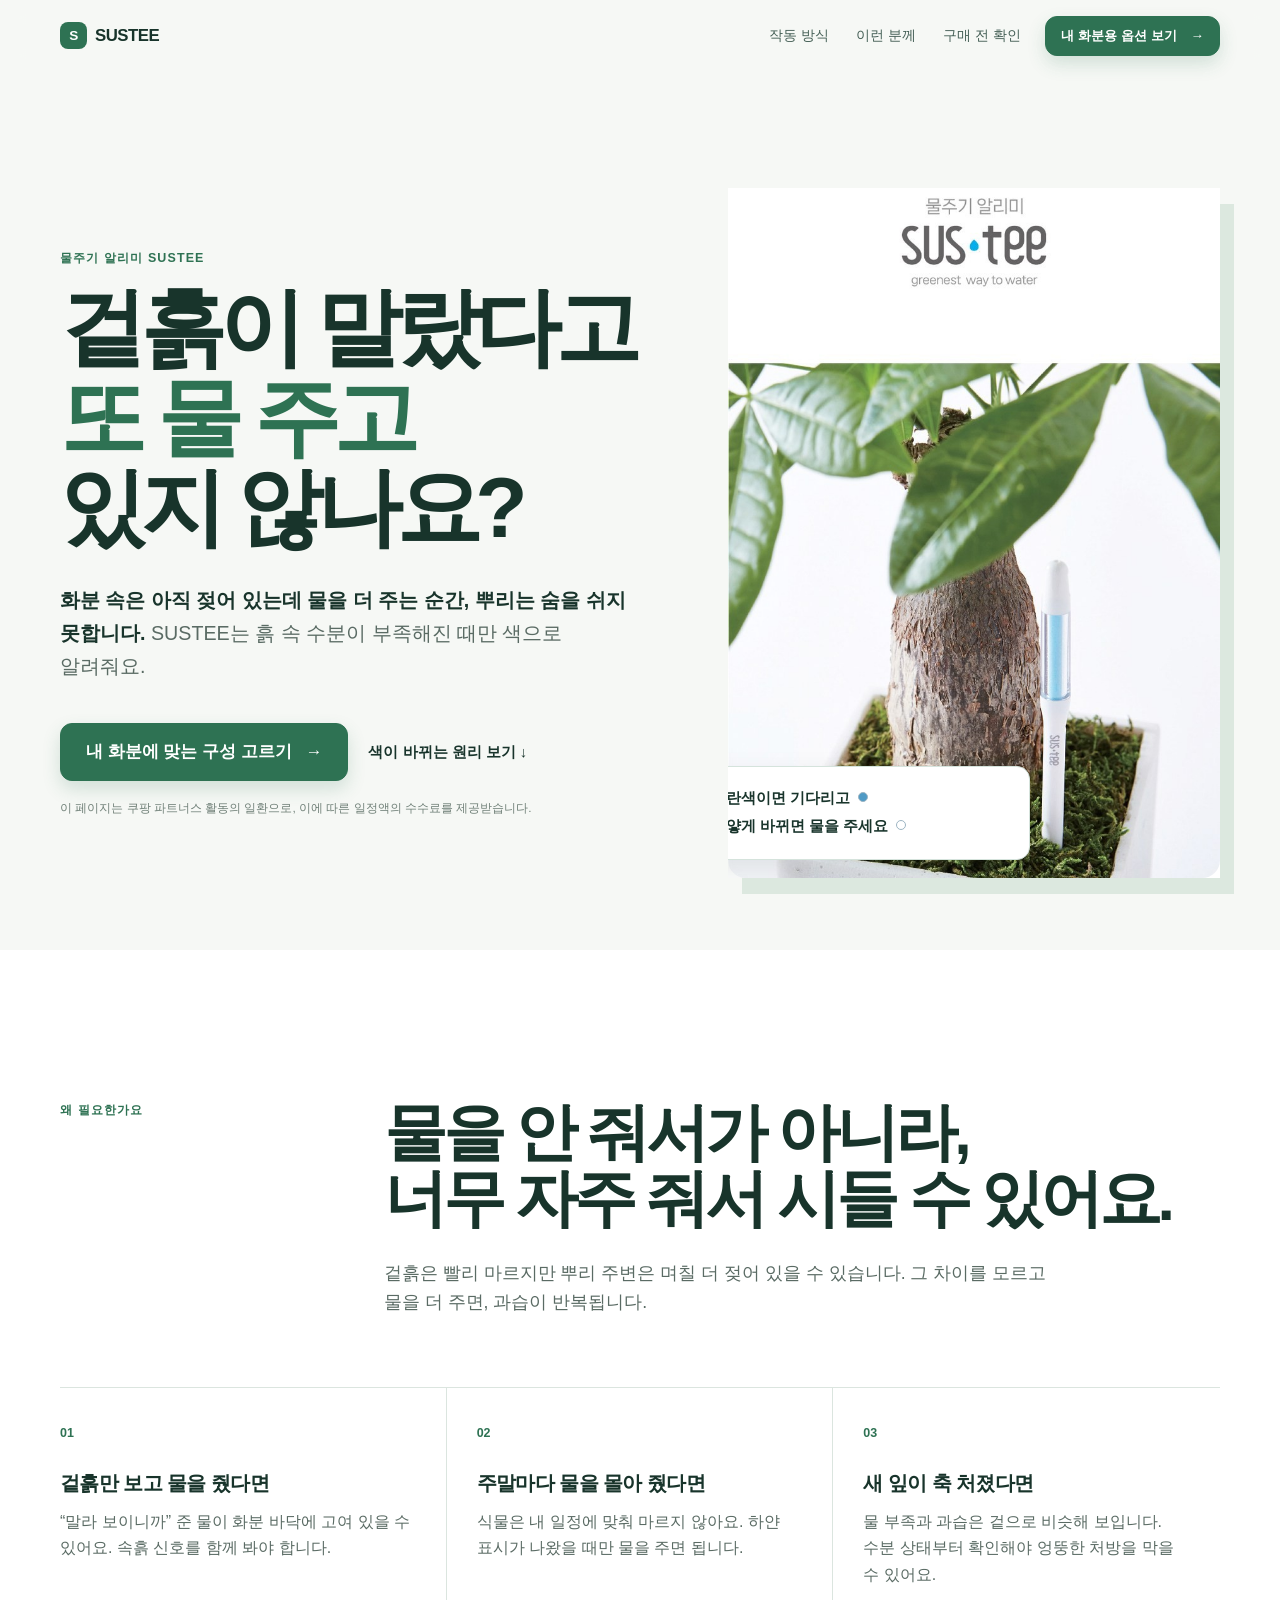
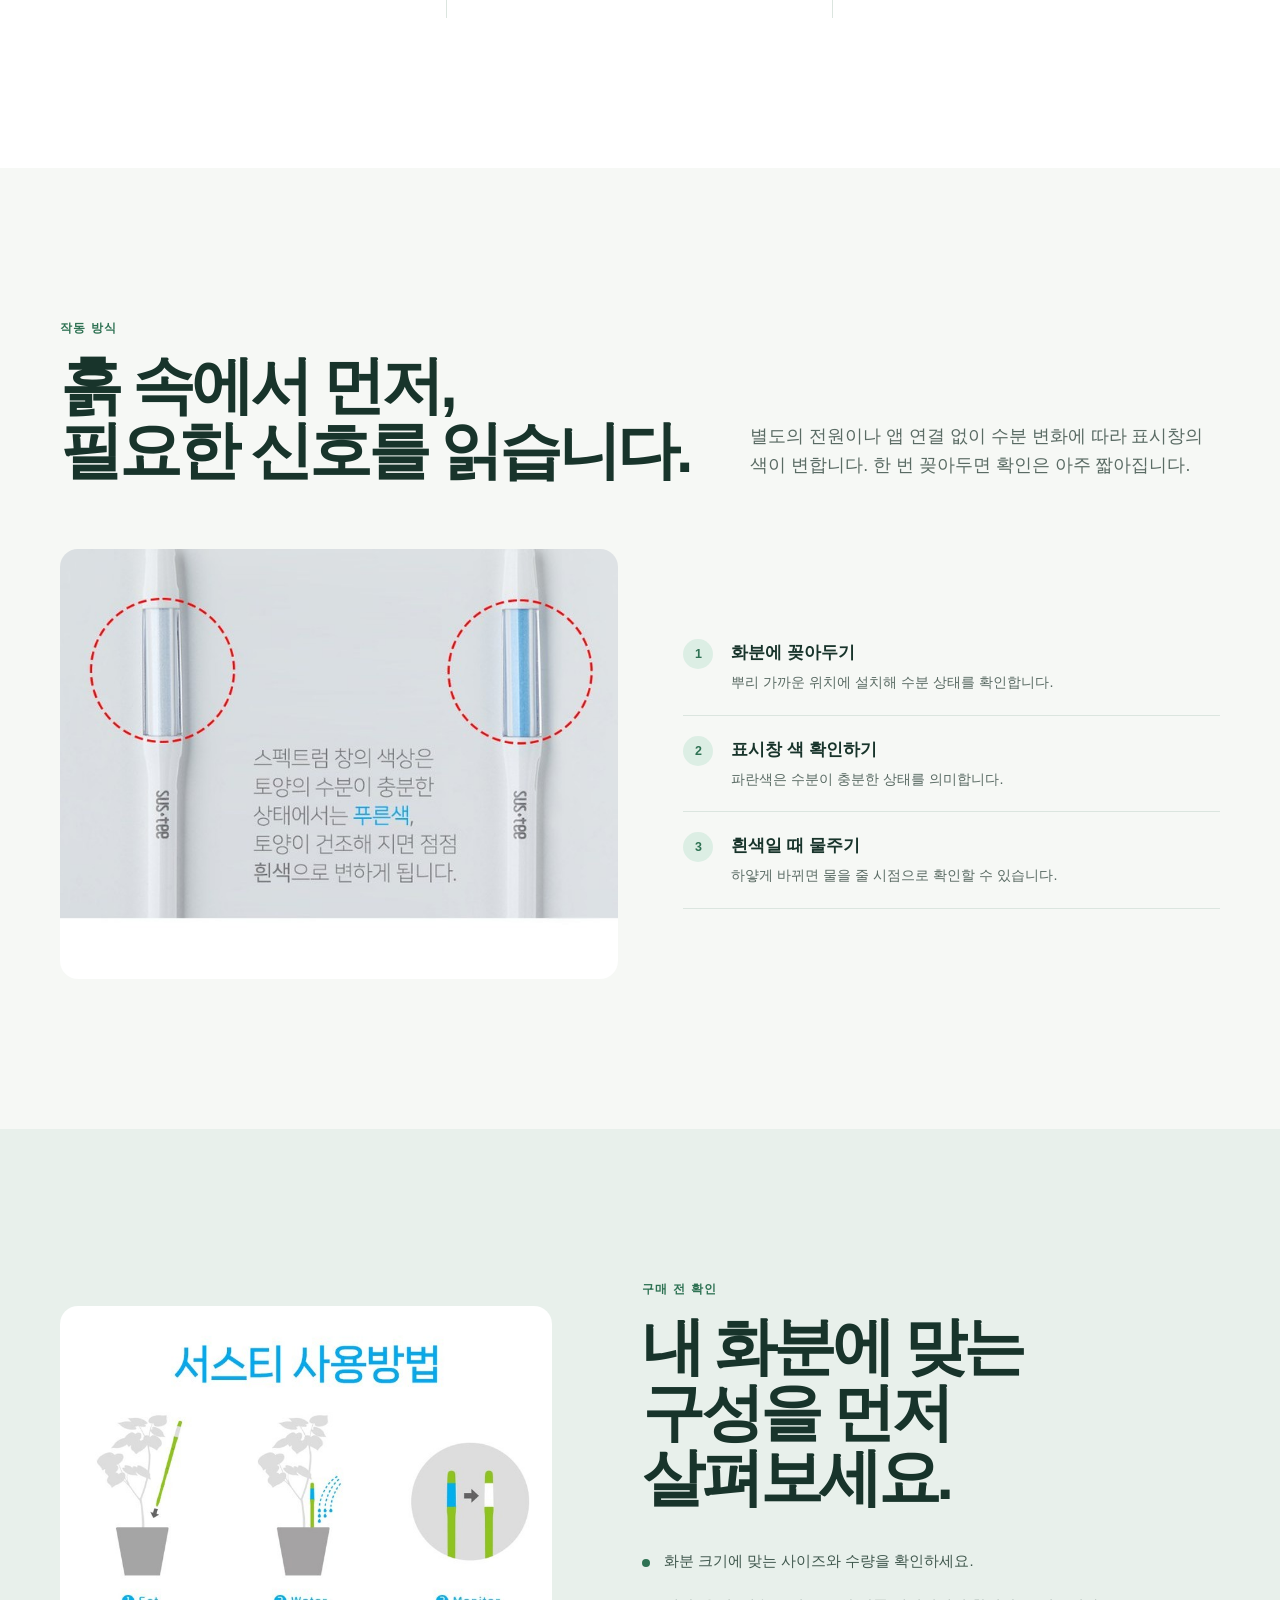
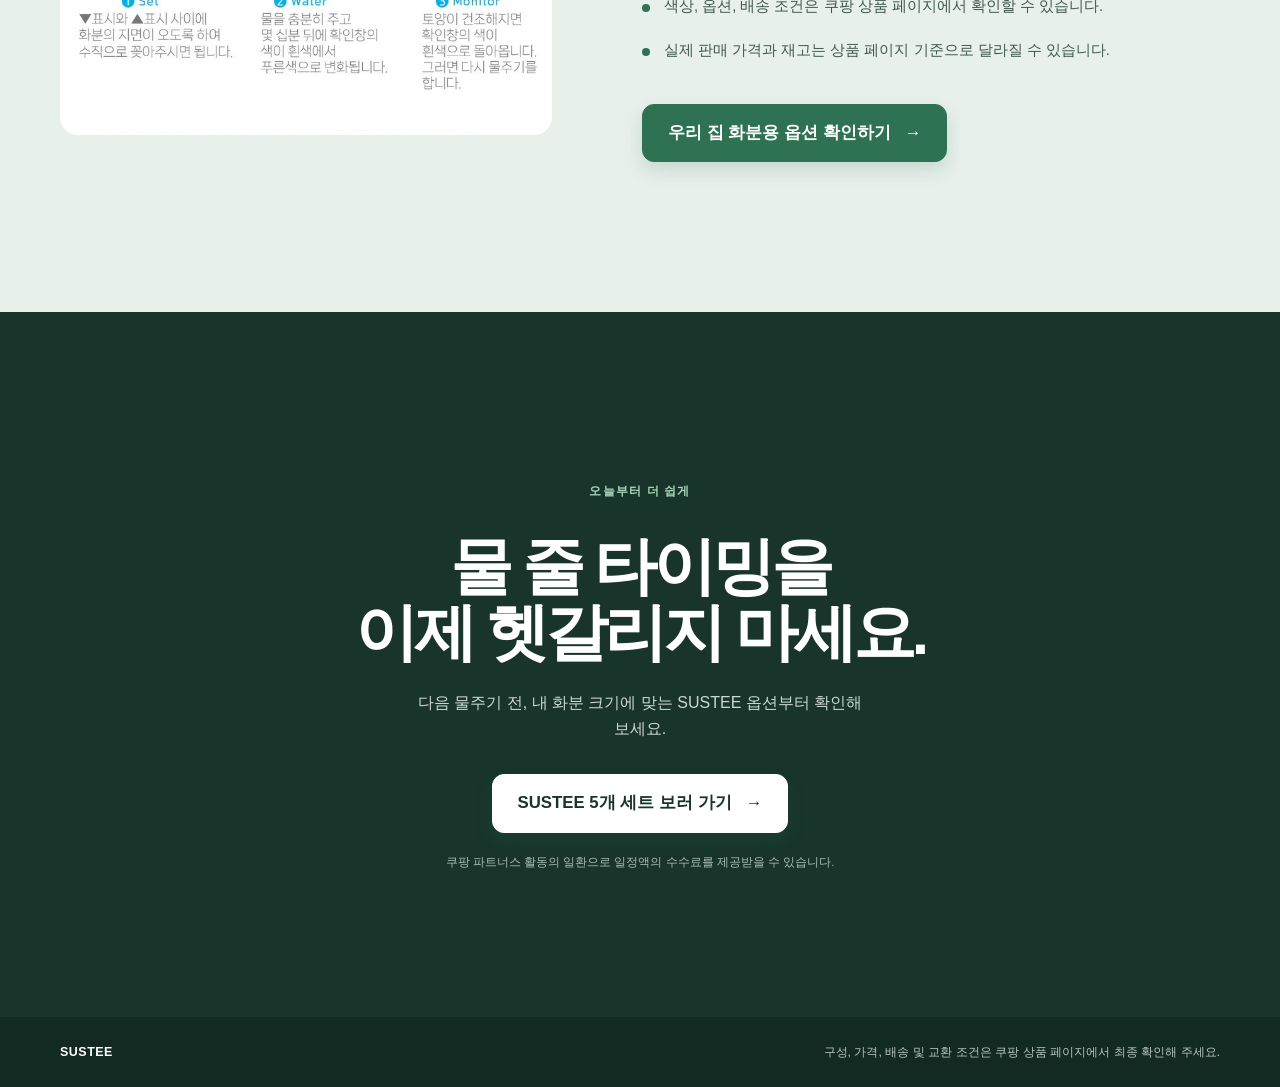
==== landing-page/index.html @ 517b0b74 "Add files via upload" ====
<!doctype html>
<html lang="ko">
  <head>
    <meta charset="UTF-8" />
    <meta name="viewport" content="width=device-width, initial-scale=1.0" />
    <meta name="description" content="눈으로 확인하는 식물 물주기 알리미 SUSTEE. 물이 필요한 때를 색으로 알려줍니다." />
    <title>SUSTEE | 눈으로 확인하는 물주기 알리미</title>
    <meta property="og:title" content="SUSTEE | 눈으로 확인하는 물주기 알리미" />
    <meta property="og:description" content="화분 속 수분 상태를 색으로 확인하세요." />
    <meta property="og:image" content="assets/hero-plant.jpg" />
    <link rel="stylesheet" href="styles.css" />
  </head>
  <body>
    <header class="site-header" id="site-header">
      <div class="shell nav-wrap">
        <a class="brand" href="#hero" aria-label="SUSTEE 처음으로">
          <span class="brand-mark">S</span><span>SUSTEE</span>
        </a>
        <nav class="nav" aria-label="주요 메뉴">
          <a href="#how-it-works">작동 방식</a>
          <a href="#why">이런 분께</a>
          <a href="#guide">구매 전 확인</a>
        </nav>
        <a class="button button-small" href="https://link.coupang.com/a/hChhu1HZUi" target="_blank" rel="sponsored noopener" data-cta-location="header">내 화분용 옵션 보기 <span aria-hidden="true">→</span></a>
      </div>
    </header>

    <main>
      <section class="hero" id="hero">
        <div class="shell hero-grid">
          <div class="hero-copy reveal">
            <p class="kicker">물주기 알리미 SUSTEE</p>
            <h1>
              <span class="title-line">겉흙이 말랐다고</span>
              <span class="title-line accent-line">또 물 주고</span>
              <span class="title-line">있지 않나요?</span>
            </h1>
            <p class="hero-intro"><strong>화분 속은 아직 젖어 있는데 물을 더 주는 순간, 뿌리는 숨을 쉬지 못합니다.</strong> SUSTEE는 흙 속 수분이 부족해진 때만 색으로 알려줘요.</p>
            <div class="hero-actions">
              <a class="button button-large" href="https://link.coupang.com/a/hChhu1HZUi" target="_blank" rel="sponsored noopener" data-cta-location="hero">내 화분에 맞는 구성 고르기 <span aria-hidden="true">→</span></a>
              <a class="text-link" href="#how-it-works">색이 바뀌는 원리 보기 <span aria-hidden="true">↓</span></a>
            </div>
            <p class="affiliate">이 페이지는 쿠팡 파트너스 활동의 일환으로, 이에 따른 일정액의 수수료를 제공받습니다.</p>
          </div>
          <figure class="hero-visual reveal">
            <img src="./assets/hero-plant.jpg" alt="화분에 꽂힌 SUSTEE 물주기 알리미" fetchpriority="high" />
            <figcaption class="signal-card"><b>파란색이면 기다리고</b><span class="signal blue"></span><br /><b>하얗게 바뀌면 물을 주세요</b><span class="signal white"></span></figcaption>
          </figure>
        </div>
      </section>

      <section class="section quiet-section" id="why">
        <div class="shell intro-layout reveal">
          <p class="kicker">왜 필요한가요</p>
          <div>
            <h2>물을 안 줘서가 아니라,<br />너무 자주 줘서 시들 수 있어요.</h2>
            <p class="section-copy">겉흙은 빨리 마르지만 뿌리 주변은 며칠 더 젖어 있을 수 있습니다. 그 차이를 모르고 물을 더 주면, 과습이 반복됩니다.</p>
          </div>
        </div>
        <div class="shell reason-grid reveal">
          <article><span>01</span><h3>겉흙만 보고 물을 줬다면</h3><p>“말라 보이니까” 준 물이 화분 바닥에 고여 있을 수 있어요. 속흙 신호를 함께 봐야 합니다.</p></article>
          <article><span>02</span><h3>주말마다 물을 몰아 줬다면</h3><p>식물은 내 일정에 맞춰 마르지 않아요. 하얀 표시가 나왔을 때만 물을 주면 됩니다.</p></article>
          <article><span>03</span><h3>새 잎이 축 처졌다면</h3><p>물 부족과 과습은 겉으로 비슷해 보입니다. 수분 상태부터 확인해야 엉뚱한 처방을 막을 수 있어요.</p></article>
        </div>
      </section>

      <section class="section" id="how-it-works">
        <div class="shell split-heading reveal">
          <div><p class="kicker">작동 방식</p><h2>흙 속에서 먼저,<br />필요한 신호를 읽습니다.</h2></div>
          <p class="section-copy">별도의 전원이나 앱 연결 없이 수분 변화에 따라 표시창의 색이 변합니다. 한 번 꽂아두면 확인은 아주 짧아집니다.</p>
        </div>
        <div class="shell process-grid reveal">
          <figure class="process-image"><img src="./assets/solution-color-compare.jpg" alt="파란색과 흰색으로 바뀌는 SUSTEE 표시창" loading="lazy" /></figure>
          <div class="process-steps">
            <article><span>1</span><div><h3>화분에 꽂아두기</h3><p>뿌리 가까운 위치에 설치해 수분 상태를 확인합니다.</p></div></article>
            <article><span>2</span><div><h3>표시창 색 확인하기</h3><p>파란색은 수분이 충분한 상태를 의미합니다.</p></div></article>
            <article><span>3</span><div><h3>흰색일 때 물주기</h3><p>하얗게 바뀌면 물을 줄 시점으로 확인할 수 있습니다.</p></div></article>
          </div>
        </div>
      </section>

      <section class="section proof-section" id="guide">
        <div class="shell proof-grid reveal">
          <figure><img src="./assets/proof-usage-steps.jpg" alt="SUSTEE 사용 방법 안내" loading="lazy" /></figure>
          <div>
            <p class="kicker">구매 전 확인</p>
            <h2>내 화분에 맞는<br />구성을 먼저 살펴보세요.</h2>
            <ul class="check-list">
              <li>화분 크기에 맞는 사이즈와 수량을 확인하세요.</li>
              <li>색상, 옵션, 배송 조건은 쿠팡 상품 페이지에서 확인할 수 있습니다.</li>
              <li>실제 판매 가격과 재고는 상품 페이지 기준으로 달라질 수 있습니다.</li>
            </ul>
            <a class="button button-large" href="https://link.coupang.com/a/hChhu1HZUi" target="_blank" rel="sponsored noopener" data-cta-location="guide">우리 집 화분용 옵션 확인하기 <span aria-hidden="true">→</span></a>
          </div>
        </div>
      </section>

      <section class="closing">
        <div class="shell closing-inner reveal">
          <p class="kicker">오늘부터 더 쉽게</p>
          <h2>물 줄 타이밍을<br />이제 헷갈리지 마세요.</h2>
          <p>다음 물주기 전, 내 화분 크기에 맞는 SUSTEE 옵션부터 확인해 보세요.</p>
          <a class="button button-on-dark button-large" href="https://link.coupang.com/a/hChhu1HZUi" target="_blank" rel="sponsored noopener" data-cta-location="final">SUSTEE 5개 세트 보러 가기 <span aria-hidden="true">→</span></a>
          <small>쿠팡 파트너스 활동의 일환으로 일정액의 수수료를 제공받을 수 있습니다.</small>
        </div>
      </section>
    </main>

    <footer class="footer">
      <div class="shell footer-inner"><strong>SUSTEE</strong><p>구성, 가격, 배송 및 교환 조건은 쿠팡 상품 페이지에서 최종 확인해 주세요.</p></div>
    </footer>
    <script src="script.js"></script>
  </body>
</html>
---- landing-page/styles.css ----
:root { --ink:#18342b; --muted:#5a6b64; --line:#dbe5df; --paper:#f6f8f5; --green:#2e7253; --blue:#4f9ac5; --radius:18px; }
* { box-sizing:border-box; }
h1, h2, h3, p, a, li { word-break:keep-all; overflow-wrap:break-word; }
html { scroll-behavior:smooth; }
body { margin:0; color:var(--ink); background:var(--paper); font-family:Pretendard, "Noto Sans KR", "Apple SD Gothic Neo", Arial, sans-serif; line-height:1.65; }
a { color:inherit; text-decoration:none; }
img { display:block; width:100%; }
.shell { width:min(1160px, calc(100% - 40px)); margin:0 auto; }
.site-header { position:sticky; top:0; z-index:10; border-bottom:1px solid transparent; background:rgb(246 248 245 / .85); backdrop-filter:blur(12px); transition:border-color .2s, box-shadow .2s; }
.site-header.is-scrolled { border-color:var(--line); box-shadow:0 8px 26px rgb(24 52 43 / .06); }
.nav-wrap { min-height:72px; display:flex; align-items:center; justify-content:space-between; gap:24px; }
.brand { font-weight:800; letter-spacing:-.03em; display:flex; align-items:center; gap:8px; font-size:1.05rem; }
.brand-mark { width:27px; height:27px; display:grid; place-items:center; border-radius:8px; color:#fff; background:var(--green); font-size:.85rem; }
.nav { display:flex; gap:27px; margin-left:auto; color:#466057; font-size:.9rem; }
.nav a:hover,.text-link:hover { color:var(--green); }
.button { display:inline-flex; align-items:center; justify-content:center; gap:12px; padding:13px 19px; border:1px solid var(--green); border-radius:12px; background:var(--green); color:#fff; font-size:.93rem; font-weight:700; line-height:1.2; transition:transform .2s, background .2s; }
.button:hover { background:#20583f; transform:translateY(-2px); }.button:active { transform:translateY(0) scale(.98); }.button-small { padding:10px 14px; font-size:.82rem; white-space:nowrap; }.button-large { padding:17px 21px; }
.hero { padding:clamp(58px, 9vw, 124px) 0 72px; overflow:hidden; }.hero-grid { display:grid; grid-template-columns:1fr .88fr; align-items:center; gap:clamp(35px,7vw,100px); }.kicker { margin:0 0 14px; color:var(--green); font-size:.78rem; font-weight:800; letter-spacing:.09em; text-transform:uppercase; }.hero h1,.section h2,.closing h2 { margin:0; font-weight:800; letter-spacing:-.065em; line-height:1.08; }.hero h1 { font-size:clamp(2.9rem,6vw,5.3rem); }.hero h1 em { font-style:normal; color:var(--green); }.hero-intro { max-width:480px; margin:27px 0 0; font-size:1.06rem; color:var(--muted); }.hero-actions { display:flex; align-items:center; flex-wrap:wrap; gap:20px; margin-top:35px; }.text-link { font-weight:700; font-size:.92rem; }.affiliate { max-width:480px; margin:18px 0 0; color:#708078; font-size:.74rem; }.hero-visual { position:relative; margin:0; }.hero-visual img { height:min(61vw,680px); min-height:500px; object-fit:cover; object-position:center bottom; border-radius:var(--radius); box-shadow:20px 22px 0 #dce8df; }.signal-card { position:absolute; left:-32px; bottom:32px; max-width:310px; padding:16px 18px; border:1px solid #d5e3dc; border-radius:13px; background:rgb(255 255 255 / .94); box-shadow:0 12px 30px rgb(24 52 43 / .1); font-size:.78rem; }.signal { display:inline-block; width:9px; height:9px; margin:0 5px 1px 12px; border-radius:50%; border:1px solid #9db5c3; }.signal:first-child { margin-left:0; }.blue { background:var(--blue); }.white { background:#fff; }
.section { padding:clamp(80px,12vw,150px) 0; }.quiet-section { background:#fff; }.intro-layout { display:grid; grid-template-columns:.52fr 1.48fr; gap:30px; }.section h2,.closing h2 { font-size:clamp(2.1rem,4.4vw,4rem); }.section-copy { max-width:600px; margin:24px 0 0; color:var(--muted); }.reason-grid { display:grid; grid-template-columns:repeat(3,1fr); gap:0; margin-top:65px; border-top:1px solid var(--line); }.reason-grid article { padding:27px 30px 0 0; min-height:205px; border-right:1px solid var(--line); }.reason-grid article+article { padding-left:30px; }.reason-grid article:last-child { border:0; }.reason-grid span { color:var(--green); font-size:.78rem; font-weight:800; }.reason-grid h3 { margin:22px 0 8px; font-size:1.12rem; letter-spacing:-.03em; }.reason-grid p { margin:0; color:var(--muted); font-size:.92rem; }.split-heading { display:grid; grid-template-columns:1.15fr .85fr; align-items:end; gap:55px; }.split-heading .section-copy { margin-bottom:4px; }.process-grid { display:grid; grid-template-columns:1.02fr .98fr; gap:65px; align-items:center; margin-top:65px; }.process-image { margin:0; overflow:hidden; border-radius:var(--radius); background:#edf3f0; }.process-image img { min-height:430px; object-fit:cover; }.process-steps article { display:flex; gap:18px; padding:20px 0; border-bottom:1px solid var(--line); }.process-steps span { flex:0 0 30px; height:30px; display:grid; place-items:center; border-radius:50%; background:#dceee4; color:var(--green); font-size:.78rem; font-weight:800; }.process-steps h3 { margin:0 0 4px; font-size:1.05rem; }.process-steps p { margin:0; color:var(--muted); font-size:.9rem; }.proof-section { background:#e8f0eb; }.proof-grid { display:grid; grid-template-columns:.92fr 1.08fr; gap:clamp(40px,7vw,96px); align-items:center; }.proof-grid figure { margin:0; overflow:hidden; border-radius:var(--radius); background:#fff; }.proof-grid figure img { min-height:390px; object-fit:cover; }.check-list { padding:0; margin:28px 0 32px; list-style:none; }.check-list li { position:relative; padding:10px 0 10px 22px; color:#40584e; font-size:.92rem; }.check-list li::before { content:""; position:absolute; left:0; top:20px; width:8px; height:8px; border-radius:50%; background:var(--green); }.closing { padding:clamp(85px,12vw,145px) 0; background:var(--ink); color:#f5f8f5; text-align:center; }.closing-inner { max-width:700px; }.closing .kicker { color:#a8d6ba; }.closing h2 { color:#fff; }.closing p { max-width:485px; margin:24px auto 32px; color:#cbd8d0; }.button-on-dark { background:#fff; border-color:#fff; color:var(--ink); }.button-on-dark:hover { background:#dceee4; }.closing small { display:block; margin-top:20px; color:#aabbb2; font-size:.72rem; }.footer { padding:25px 0; background:#122a22; color:#b7c6be; font-size:.78rem; }.footer-inner { display:flex; align-items:center; justify-content:space-between; gap:22px; }.footer strong { color:#fff; letter-spacing:.04em; }.footer p { margin:0; text-align:right; }
.reveal { opacity:1; transform:none; }

/* Keep Korean phrases together and keep the status card inside its image frame. */
.hero-grid { grid-template-columns:1.16fr .84fr; }
.hero h1 { font-size:clamp(3rem,5.3vw,5.35rem); letter-spacing:-.075em; word-break:keep-all; overflow-wrap:normal; }
.title-line { display:block; white-space:nowrap; }
.accent-line { color:var(--green); }
.hero-visual { overflow:hidden; box-shadow:14px 16px 0 #dce8df; }
.hero-visual img { box-shadow:none; }
.signal-card { left:auto; right:18px; bottom:18px; width:calc(100% - 36px); max-width:340px; overflow-wrap:keep-all; }

/* Conversion hierarchy refresh */
.button { gap:14px; padding:14px 20px; font-size:1rem; font-weight:800; box-shadow:0 8px 18px rgb(46 114 83 / .18); }
.button-small { padding:11px 15px; font-size:.84rem; }
.button-large { min-height:58px; padding:18px 25px; font-size:1.05rem; }
.hero-grid { grid-template-columns:1.08fr .92fr; }
.hero h1 { font-size:clamp(3.35rem,6.7vw,6.15rem); line-height:1.05; }
.hero-intro { max-width:590px; margin-top:31px; font-size:1.23rem; line-height:1.7; }
.hero-intro strong { color:var(--ink); font-weight:800; }
.hero-actions { margin-top:39px; }
.hero-visual { background:#fff; }
.hero-visual img { height:min(62vw,690px); min-height:520px; }
.signal-card { left:-38px; max-width:340px; padding:18px 20px; background:#fff; font-size:.92rem; line-height:1.9; }
.signal { width:10px; height:10px; margin-left:8px; }
.section h2,.closing h2 { font-size:clamp(2.5rem,4.9vw,4.65rem); line-height:1.05; }
.section-copy { max-width:670px; margin-top:27px; font-size:1.1rem; }
.reason-grid { margin-top:70px; }
.reason-grid article { min-height:230px; padding-top:31px; }
.reason-grid h3 { font-size:1.27rem; }
.reason-grid p { font-size:1rem; }
@media (max-width:760px) {
  .button-small { padding:10px 11px; font-size:.76rem; }
  .hero h1 { font-size:clamp(3rem,13vw,4.35rem); }
  .hero-intro { font-size:1.1rem; }
  .hero-visual img { height:500px; min-height:0; }
}

@media (max-width:1020px) and (min-width:761px) {
  .hero-grid { gap:42px; }
  .hero h1 { font-size:clamp(2.8rem,5.1vw,4.25rem); }
  .signal-card { right:14px; bottom:14px; width:calc(100% - 28px); font-size:.82rem; }
}

@media (max-width:760px) {
  .hero h1 { font-size:clamp(2.7rem,12.2vw,3.8rem); }
  .title-line { white-space:normal; }
  .signal-card { right:12px; bottom:12px; width:calc(100% - 24px); max-width:none; font-size:.84rem; }
}
@media (prefers-reduced-motion:reduce) { html { scroll-behavior:auto; }.reveal { opacity:1; transform:none; transition:none; }.button { transition:none; } }
@media (max-width:760px) { .shell { width:min(100% - 32px, 560px); }.site-header .nav { display:none; }.nav-wrap { min-height:64px; gap:12px; }.button-small { padding:9px 10px; font-size:.73rem; }.hero { padding:54px 0 72px; }.hero-grid,.intro-layout,.split-heading,.process-grid,.proof-grid { grid-template-columns:1fr; gap:35px; }.hero h1 { font-size:clamp(2.65rem,12vw,4rem); }.hero-visual { margin-top:4px; }.hero-visual img { height:480px; min-height:0; box-shadow:12px 13px 0 #dce8df; }.signal-card { left:14px; right:14px; bottom:14px; max-width:none; }.section { padding:80px 0; }.reason-grid { grid-template-columns:1fr; margin-top:43px; }.reason-grid article,.reason-grid article+article { min-height:0; padding:22px 0; border-right:0; border-bottom:1px solid var(--line); }.reason-grid article:last-child { border-bottom:0; }.process-grid { margin-top:42px; }.process-image img,.proof-grid figure img { min-height:0; }.footer-inner { display:block; }.footer p { margin-top:6px; text-align:left; }.hero-actions .button { width:100%; }.closing { text-align:left; }.closing p { margin-left:0; }.closing .button { width:100%; }.closing small { text-align:center; } }
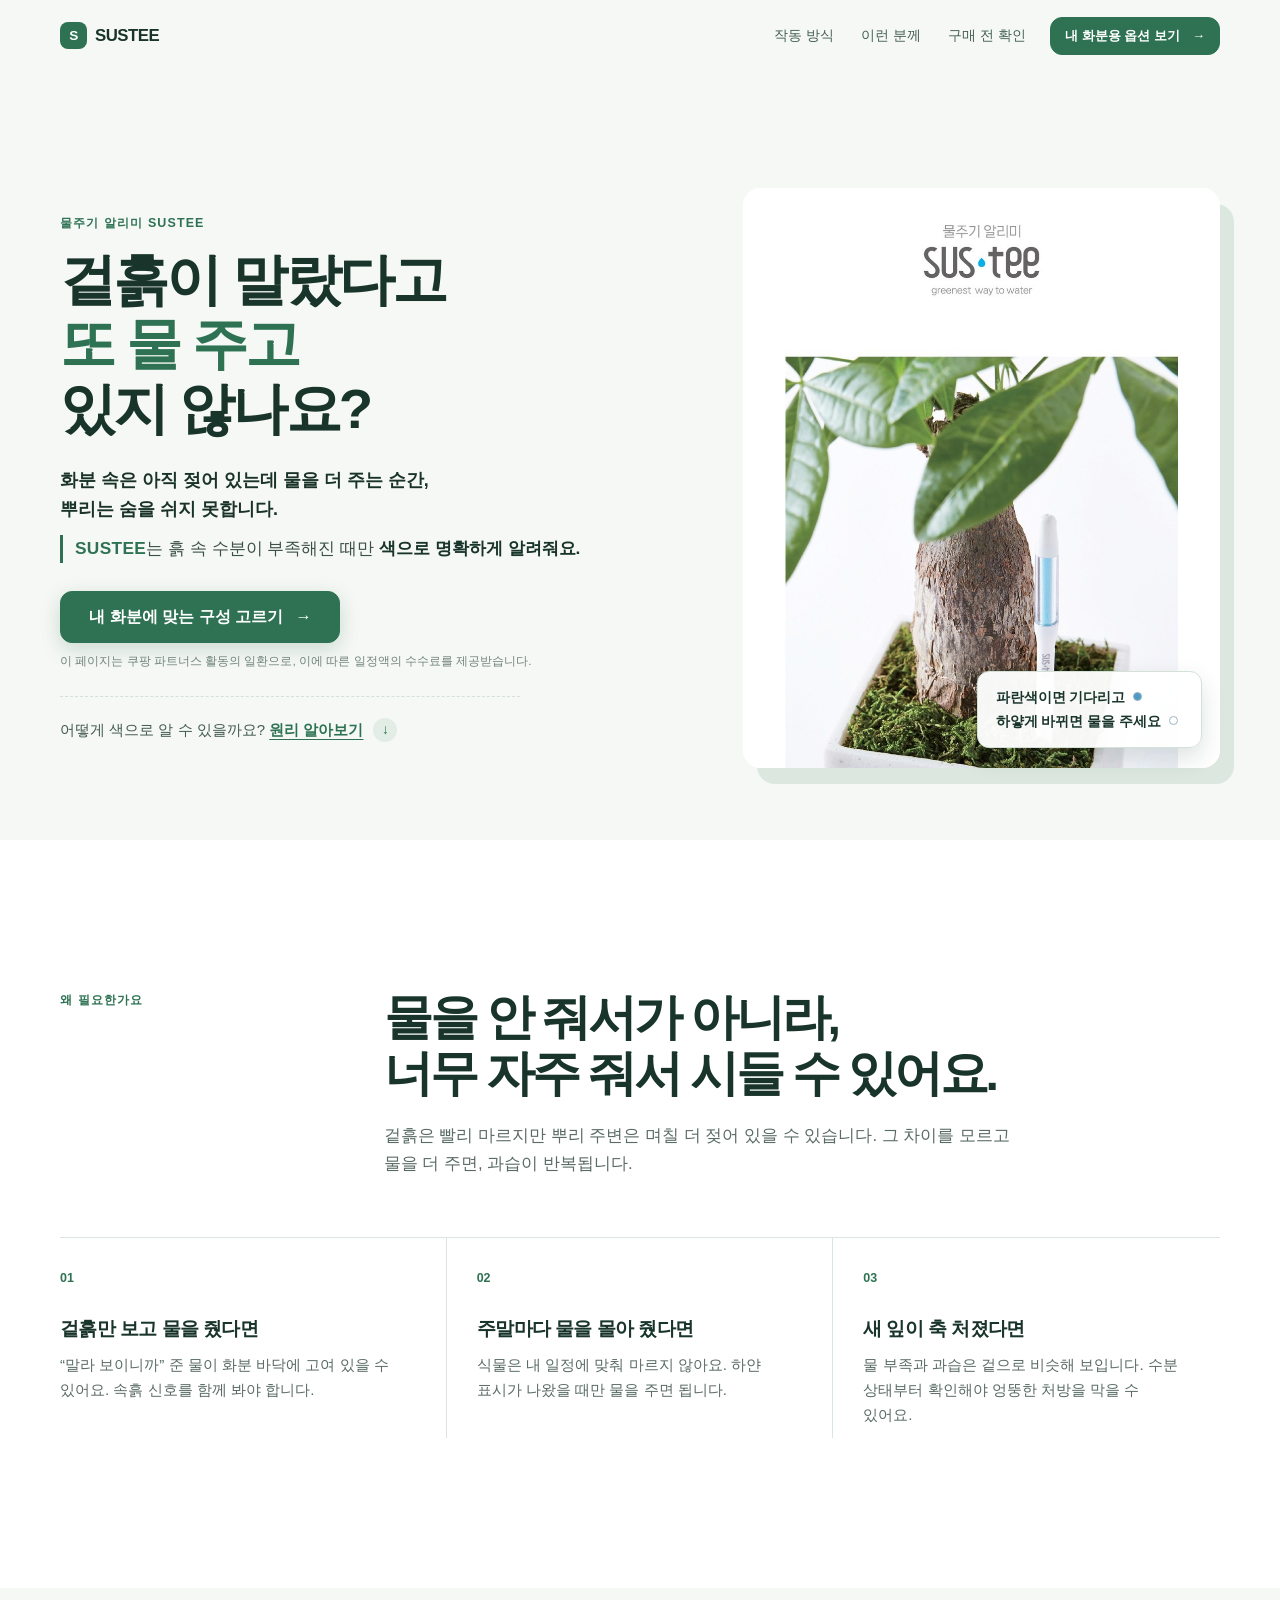
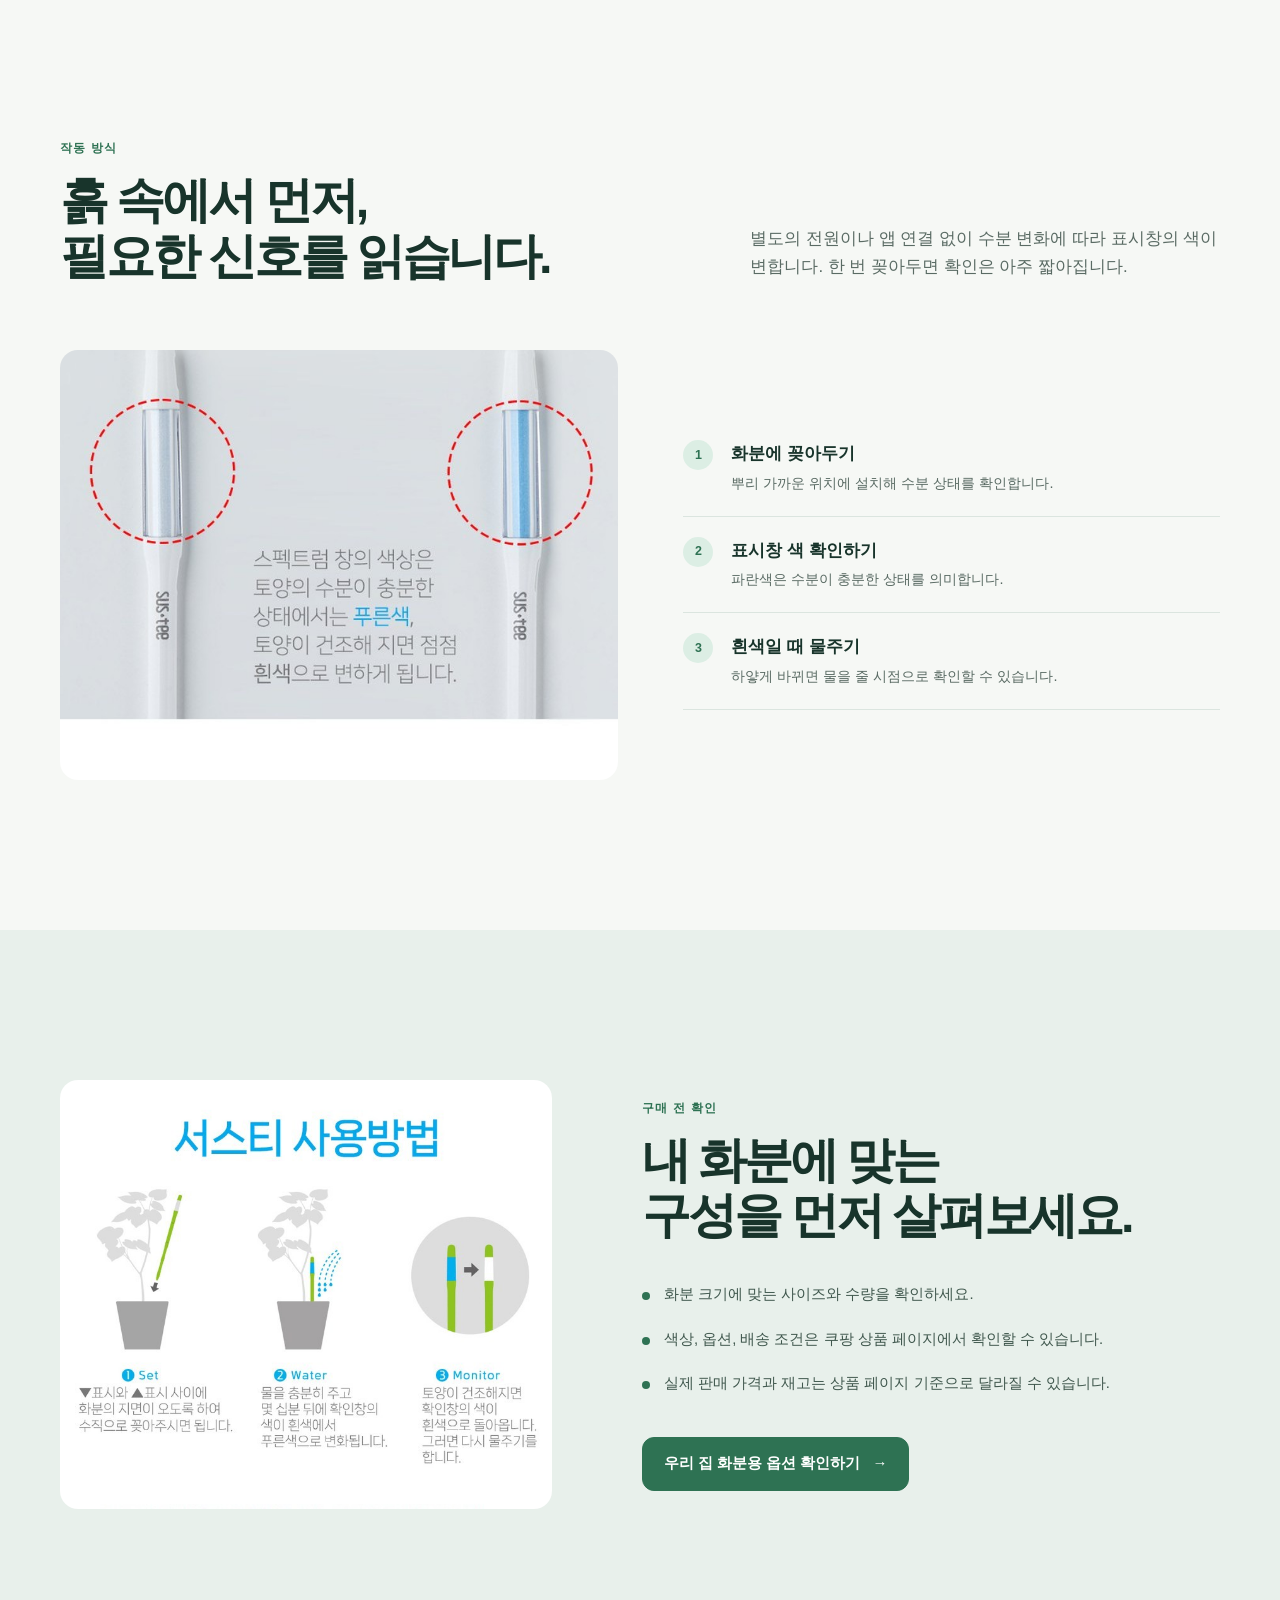
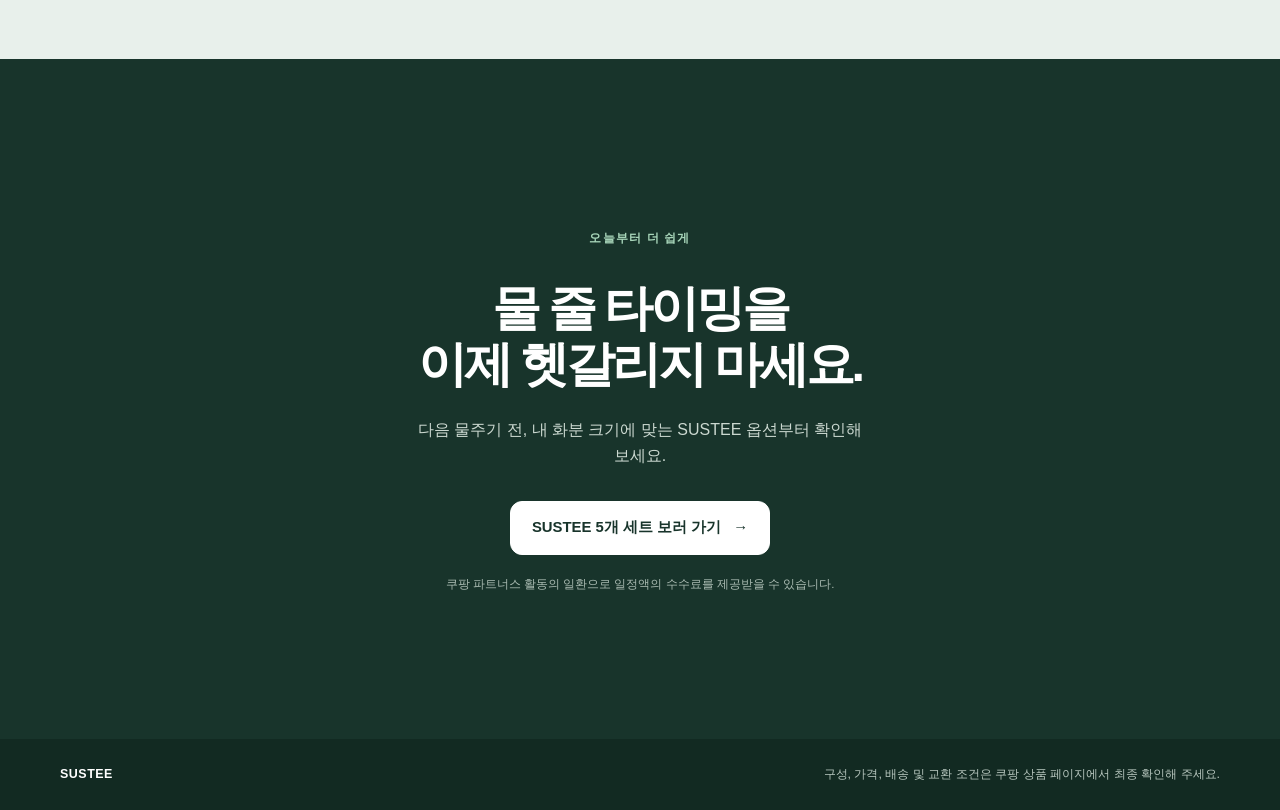
==== commit 8a577beb: "Add files via upload" ====
--- a/landing-page/index.html
+++ b/landing-page/index.html
@@ -1,6 +1,15 @@
 <!doctype html>
 <html lang="ko">
   <head>
+    <!-- Google tag (gtag.js) -->
+    <script async src="https://www.googletagmanager.com/gtag/js?id=G-DMBS907XPP"></script>
+    <script>
+      window.dataLayer = window.dataLayer || [];
+      function gtag(){dataLayer.push(arguments);}
+      gtag('js', new Date());
+
+      gtag('config', 'G-DMBS907XPP');
+    </script>
     <meta charset="UTF-8" />
     <meta name="viewport" content="width=device-width, initial-scale=1.0" />
     <meta name="description" content="눈으로 확인하는 식물 물주기 알리미 SUSTEE. 물이 필요한 때를 색으로 알려줍니다." />
@@ -30,17 +39,30 @@
         <div class="shell hero-grid">
           <div class="hero-copy reveal">
             <p class="kicker">물주기 알리미 SUSTEE</p>
-            <h1>
+            <h1 id="hero-title">
               <span class="title-line">겉흙이 말랐다고</span>
               <span class="title-line accent-line">또 물 주고</span>
               <span class="title-line">있지 않나요?</span>
             </h1>
-            <p class="hero-intro"><strong>화분 속은 아직 젖어 있는데 물을 더 주는 순간, 뿌리는 숨을 쉬지 못합니다.</strong> SUSTEE는 흙 속 수분이 부족해진 때만 색으로 알려줘요.</p>
+            <div class="hero-intro">
+              <p class="hero-alert">
+                <strong>화분 속은 아직 젖어 있는데 물을 더 주는 순간,<br />
+                뿌리는 숨을 쉬지 못합니다.</strong>
+              </p>
+              <p class="hero-solution">
+                <span class="solution-highlight">SUSTEE</span>는 흙 속 수분이 부족해진 때만 <strong>색으로 명확하게 알려줘요.</strong>
+              </p>
+            </div>
             <div class="hero-actions">
-              <a class="button button-large" href="https://link.coupang.com/a/hChhu1HZUi" target="_blank" rel="sponsored noopener" data-cta-location="hero">내 화분에 맞는 구성 고르기 <span aria-hidden="true">→</span></a>
-              <a class="text-link" href="#how-it-works">색이 바뀌는 원리 보기 <span aria-hidden="true">↓</span></a>
+              <a class="button button-large" href="https://link.coupang.com/a/hChhu1HZUi" target="_blank" rel="sponsored noopener" id="cta-hero" data-cta-location="hero">내 화분에 맞는 구성 고르기 <span aria-hidden="true">→</span></a>
             </div>
             <p class="affiliate">이 페이지는 쿠팡 파트너스 활동의 일환으로, 이에 따른 일정액의 수수료를 제공받습니다.</p>
+            <div class="hero-scroll-nudge">
+              <a class="scroll-link" href="#how-it-works">
+                <span class="scroll-link-text">어떻게 색으로 알 수 있을까요? <strong>원리 알아보기</strong></span>
+                <span class="scroll-arrow" aria-hidden="true">↓</span>
+              </a>
+            </div>
           </div>
           <figure class="hero-visual reveal">
             <img src="./assets/hero-plant.jpg" alt="화분에 꽂힌 SUSTEE 물주기 알리미" fetchpriority="high" />
@@ -66,7 +88,7 @@
 
       <section class="section" id="how-it-works">
         <div class="shell split-heading reveal">
-          <div><p class="kicker">작동 방식</p><h2>흙 속에서 먼저,<br />필요한 신호를 읽습니다.</h2></div>
+          <div><p class="kicker">작동 방식</p><h2 id="detail-space-title">흙 속에서 먼저,<br />필요한 신호를 읽습니다.</h2></div>
           <p class="section-copy">별도의 전원이나 앱 연결 없이 수분 변화에 따라 표시창의 색이 변합니다. 한 번 꽂아두면 확인은 아주 짧아집니다.</p>
         </div>
         <div class="shell process-grid reveal">
@@ -98,9 +120,9 @@
       <section class="closing">
         <div class="shell closing-inner reveal">
           <p class="kicker">오늘부터 더 쉽게</p>
-          <h2>물 줄 타이밍을<br />이제 헷갈리지 마세요.</h2>
+          <h2 id="purchase-title">물 줄 타이밍을<br />이제 헷갈리지 마세요.</h2>
           <p>다음 물주기 전, 내 화분 크기에 맞는 SUSTEE 옵션부터 확인해 보세요.</p>
-          <a class="button button-on-dark button-large" href="https://link.coupang.com/a/hChhu1HZUi" target="_blank" rel="sponsored noopener" data-cta-location="final">SUSTEE 5개 세트 보러 가기 <span aria-hidden="true">→</span></a>
+          <a class="button button-on-dark button-large" href="https://link.coupang.com/a/hChhu1HZUi" target="_blank" rel="sponsored noopener" id="cta-final" data-cta-location="final">SUSTEE 5개 세트 보러 가기 <span aria-hidden="true">→</span></a>
           <small>쿠팡 파트너스 활동의 일환으로 일정액의 수수료를 제공받을 수 있습니다.</small>
         </div>
       </section>
--- a/landing-page/styles.css
+++ b/landing-page/styles.css
@@ -19,51 +19,190 @@
 .section { padding:clamp(80px,12vw,150px) 0; }.quiet-section { background:#fff; }.intro-layout { display:grid; grid-template-columns:.52fr 1.48fr; gap:30px; }.section h2,.closing h2 { font-size:clamp(2.1rem,4.4vw,4rem); }.section-copy { max-width:600px; margin:24px 0 0; color:var(--muted); }.reason-grid { display:grid; grid-template-columns:repeat(3,1fr); gap:0; margin-top:65px; border-top:1px solid var(--line); }.reason-grid article { padding:27px 30px 0 0; min-height:205px; border-right:1px solid var(--line); }.reason-grid article+article { padding-left:30px; }.reason-grid article:last-child { border:0; }.reason-grid span { color:var(--green); font-size:.78rem; font-weight:800; }.reason-grid h3 { margin:22px 0 8px; font-size:1.12rem; letter-spacing:-.03em; }.reason-grid p { margin:0; color:var(--muted); font-size:.92rem; }.split-heading { display:grid; grid-template-columns:1.15fr .85fr; align-items:end; gap:55px; }.split-heading .section-copy { margin-bottom:4px; }.process-grid { display:grid; grid-template-columns:1.02fr .98fr; gap:65px; align-items:center; margin-top:65px; }.process-image { margin:0; overflow:hidden; border-radius:var(--radius); background:#edf3f0; }.process-image img { min-height:430px; object-fit:cover; }.process-steps article { display:flex; gap:18px; padding:20px 0; border-bottom:1px solid var(--line); }.process-steps span { flex:0 0 30px; height:30px; display:grid; place-items:center; border-radius:50%; background:#dceee4; color:var(--green); font-size:.78rem; font-weight:800; }.process-steps h3 { margin:0 0 4px; font-size:1.05rem; }.process-steps p { margin:0; color:var(--muted); font-size:.9rem; }.proof-section { background:#e8f0eb; }.proof-grid { display:grid; grid-template-columns:.92fr 1.08fr; gap:clamp(40px,7vw,96px); align-items:center; }.proof-grid figure { margin:0; overflow:hidden; border-radius:var(--radius); background:#fff; }.proof-grid figure img { min-height:390px; object-fit:cover; }.check-list { padding:0; margin:28px 0 32px; list-style:none; }.check-list li { position:relative; padding:10px 0 10px 22px; color:#40584e; font-size:.92rem; }.check-list li::before { content:""; position:absolute; left:0; top:20px; width:8px; height:8px; border-radius:50%; background:var(--green); }.closing { padding:clamp(85px,12vw,145px) 0; background:var(--ink); color:#f5f8f5; text-align:center; }.closing-inner { max-width:700px; }.closing .kicker { color:#a8d6ba; }.closing h2 { color:#fff; }.closing p { max-width:485px; margin:24px auto 32px; color:#cbd8d0; }.button-on-dark { background:#fff; border-color:#fff; color:var(--ink); }.button-on-dark:hover { background:#dceee4; }.closing small { display:block; margin-top:20px; color:#aabbb2; font-size:.72rem; }.footer { padding:25px 0; background:#122a22; color:#b7c6be; font-size:.78rem; }.footer-inner { display:flex; align-items:center; justify-content:space-between; gap:22px; }.footer strong { color:#fff; letter-spacing:.04em; }.footer p { margin:0; text-align:right; }
 .reveal { opacity:1; transform:none; }
 
-/* Keep Korean phrases together and keep the status card inside its image frame. */
-.hero-grid { grid-template-columns:1.16fr .84fr; }
-.hero h1 { font-size:clamp(3rem,5.3vw,5.35rem); letter-spacing:-.075em; word-break:keep-all; overflow-wrap:normal; }
-.title-line { display:block; white-space:nowrap; }
-.accent-line { color:var(--green); }
-.hero-visual { overflow:hidden; box-shadow:14px 16px 0 #dce8df; }
-.hero-visual img { box-shadow:none; }
-.signal-card { left:auto; right:18px; bottom:18px; width:calc(100% - 36px); max-width:340px; overflow-wrap:keep-all; }
-
-/* Conversion hierarchy refresh */
-.button { gap:14px; padding:14px 20px; font-size:1rem; font-weight:800; box-shadow:0 8px 18px rgb(46 114 83 / .18); }
-.button-small { padding:11px 15px; font-size:.84rem; }
-.button-large { min-height:58px; padding:18px 25px; font-size:1.05rem; }
-.hero-grid { grid-template-columns:1.08fr .92fr; }
-.hero h1 { font-size:clamp(3.35rem,6.7vw,6.15rem); line-height:1.05; }
-.hero-intro { max-width:590px; margin-top:31px; font-size:1.23rem; line-height:1.7; }
-.hero-intro strong { color:var(--ink); font-weight:800; }
-.hero-actions { margin-top:39px; }
-.hero-visual { background:#fff; }
-.hero-visual img { height:min(62vw,690px); min-height:520px; }
-.signal-card { left:-38px; max-width:340px; padding:18px 20px; background:#fff; font-size:.92rem; line-height:1.9; }
-.signal { width:10px; height:10px; margin-left:8px; }
-.section h2,.closing h2 { font-size:clamp(2.5rem,4.9vw,4.65rem); line-height:1.05; }
-.section-copy { max-width:670px; margin-top:27px; font-size:1.1rem; }
-.reason-grid { margin-top:70px; }
-.reason-grid article { min-height:230px; padding-top:31px; }
-.reason-grid h3 { font-size:1.27rem; }
-.reason-grid p { font-size:1rem; }
-@media (max-width:760px) {
-  .button-small { padding:10px 11px; font-size:.76rem; }
-  .hero h1 { font-size:clamp(3rem,13vw,4.35rem); }
-  .hero-intro { font-size:1.1rem; }
-  .hero-visual img { height:500px; min-height:0; }
-}
-
-@media (max-width:1020px) and (min-width:761px) {
-  .hero-grid { gap:42px; }
-  .hero h1 { font-size:clamp(2.8rem,5.1vw,4.25rem); }
-  .signal-card { right:14px; bottom:14px; width:calc(100% - 28px); font-size:.82rem; }
-}
-
-@media (max-width:760px) {
-  .hero h1 { font-size:clamp(2.7rem,12.2vw,3.8rem); }
-  .title-line { white-space:normal; }
-  .signal-card { right:12px; bottom:12px; width:calc(100% - 24px); max-width:none; font-size:.84rem; }
+/* --- Hero Typography & Layout Refinement --- */
+.hero-grid { grid-template-columns: 1.12fr .88fr; gap: clamp(36px, 6vw, 76px); }
+.hero h1 { 
+  font-size: clamp(2.35rem, 4.4vw, 3.85rem); 
+  line-height: 1.15; 
+  letter-spacing: -0.05em; 
+  word-break: keep-all; 
+}
+.title-line { display: block; }
+.accent-line { color: var(--green); }
+
+/* Hero intro copy hierarchy */
+.hero-intro { 
+  max-width: 530px; 
+  margin-top: 24px; 
+  display: flex; 
+  flex-direction: column; 
+  gap: 12px; 
+}
+.hero-alert { 
+  margin: 0; 
+  font-size: 1.12rem; 
+  line-height: 1.6; 
+  color: var(--ink); 
+}
+.hero-alert strong { 
+  font-weight: 700; 
+  color: #1a3328; 
+}
+.hero-solution { 
+  margin: 0; 
+  font-size: 1.08rem; 
+  line-height: 1.6; 
+  color: #3b5046; 
+  padding-left: 12px; 
+  border-left: 3px solid var(--green); 
+}
+.solution-highlight { 
+  display: inline-block; 
+  font-weight: 900; 
+  color: var(--green); 
+  letter-spacing: 0.02em; 
+}
+.hero-solution strong { 
+  color: var(--ink); 
+  font-weight: 700; 
+}
+
+/* CTA Button & Affiliate note */
+.hero-actions { 
+  margin-top: 28px; 
+}
+.hero-actions .button-large { 
+  min-height: 52px; 
+  padding: 15px 28px; 
+  font-size: 1.02rem; 
+  font-weight: 800; 
+  box-shadow: 0 6px 20px rgb(46 114 83 / .22); 
+}
+.affiliate { 
+  max-width: 480px; 
+  margin: 10px 0 0; 
+  color: #72847c; 
+  font-size: 0.74rem; 
+  line-height: 1.45; 
+}
+
+/* Scroll nudge link */
+.hero-scroll-nudge { 
+  margin-top: 26px; 
+  padding-top: 20px; 
+  border-top: 1px dashed #d5e0d9; 
+  max-width: 460px; 
+}
+.scroll-link { 
+  display: inline-flex; 
+  align-items: center; 
+  gap: 10px; 
+  color: #435b51; 
+  font-size: 0.94rem; 
+  font-weight: 500; 
+  transition: color .2s, transform .2s; 
+}
+.scroll-link strong { 
+  color: var(--green); 
+  text-decoration: underline; 
+  text-underline-offset: 4px; 
+}
+.scroll-arrow { 
+  display: inline-grid; 
+  place-items: center; 
+  width: 24px; 
+  height: 24px; 
+  border-radius: 50%; 
+  background: #e2ede6; 
+  color: var(--green); 
+  font-size: 0.85rem; 
+  font-weight: 800; 
+  transition: transform .2s; 
+}
+.scroll-link:hover { 
+  color: var(--green); 
+}
+.scroll-link:hover .scroll-arrow { 
+  transform: translateY(3px); 
+}
+
+/* Hero Right: Visual & Card Frame */
+.hero-visual { 
+  position: relative; 
+  margin: 0; 
+  background: #ffffff; 
+  border-radius: var(--radius); 
+  box-shadow: 14px 16px 0 #dce8df; 
+  overflow: visible; 
+}
+.hero-visual img { 
+  height: auto; 
+  max-height: 580px; 
+  width: 100%; 
+  object-fit: contain; 
+  object-position: center top; 
+  border-radius: var(--radius); 
+  box-shadow: none; 
+  background: #ffffff; 
+}
+.signal-card { 
+  position: absolute; 
+  left: auto; 
+  right: 18px; 
+  bottom: 20px; 
+  width: auto; 
+  max-width: 320px; 
+  padding: 14px 18px; 
+  border: 1px solid #d3e1d8; 
+  border-radius: 12px; 
+  background: rgb(255 255 255 / .96); 
+  box-shadow: 0 10px 24px rgb(24 52 43 / .14); 
+  font-size: 0.86rem; 
+  line-height: 1.7; 
+  word-break: keep-all; 
+  z-index: 2; 
+}
+.signal { 
+  width: 9px; 
+  height: 9px; 
+  margin-left: 8px; 
+}
+
+/* Section H2 Scaling */
+.section h2, .closing h2 { 
+  font-size: clamp(2.1rem, 3.8vw, 3.4rem); 
+  line-height: 1.15; 
+}
+.section-copy { 
+  max-width: 640px; 
+  margin-top: 20px; 
+  font-size: 1.05rem; 
+}
+.reason-grid { 
+  margin-top: 60px; 
+}
+.reason-grid article { 
+  min-height: 200px; 
+  padding-top: 26px; 
+}
+.reason-grid h3 { 
+  font-size: 1.18rem; 
+}
+.reason-grid p { 
+  font-size: 0.95rem; 
+}
+
+@media (max-width: 1020px) and (min-width: 761px) {
+  .hero-grid { gap: 36px; }
+  .hero h1 { font-size: clamp(2.2rem, 4.3vw, 3.2rem); }
+  .signal-card { right: 12px; bottom: 14px; max-width: 280px; font-size: 0.8rem; }
+}
+
+@media (max-width: 760px) {
+  .hero h1 { font-size: clamp(2.2rem, 9.5vw, 3.1rem); }
+  .hero-intro { font-size: 1.02rem; }
+  .hero-visual img { max-height: 440px; }
+  .signal-card { position: static; margin-top: 14px; width: 100%; max-width: none; font-size: 0.82rem; }
 }
 @media (prefers-reduced-motion:reduce) { html { scroll-behavior:auto; }.reveal { opacity:1; transform:none; transition:none; }.button { transition:none; } }
-@media (max-width:760px) { .shell { width:min(100% - 32px, 560px); }.site-header .nav { display:none; }.nav-wrap { min-height:64px; gap:12px; }.button-small { padding:9px 10px; font-size:.73rem; }.hero { padding:54px 0 72px; }.hero-grid,.intro-layout,.split-heading,.process-grid,.proof-grid { grid-template-columns:1fr; gap:35px; }.hero h1 { font-size:clamp(2.65rem,12vw,4rem); }.hero-visual { margin-top:4px; }.hero-visual img { height:480px; min-height:0; box-shadow:12px 13px 0 #dce8df; }.signal-card { left:14px; right:14px; bottom:14px; max-width:none; }.section { padding:80px 0; }.reason-grid { grid-template-columns:1fr; margin-top:43px; }.reason-grid article,.reason-grid article+article { min-height:0; padding:22px 0; border-right:0; border-bottom:1px solid var(--line); }.reason-grid article:last-child { border-bottom:0; }.process-grid { margin-top:42px; }.process-image img,.proof-grid figure img { min-height:0; }.footer-inner { display:block; }.footer p { margin-top:6px; text-align:left; }.hero-actions .button { width:100%; }.closing { text-align:left; }.closing p { margin-left:0; }.closing .button { width:100%; }.closing small { text-align:center; } }
+@media (max-width:760px) { .shell { width:min(100% - 32px, 560px); }.site-header .nav { display:none; }.nav-wrap { min-height:64px; gap:12px; }.button-small { padding:9px 10px; font-size:.73rem; }.hero { padding:54px 0 72px; }.hero-grid,.intro-layout,.split-heading,.process-grid,.proof-grid { grid-template-columns:1fr; gap:35px; }.hero-visual { margin-top:4px; }.section { padding:80px 0; }.reason-grid { grid-template-columns:1fr; margin-top:43px; }.reason-grid article,.reason-grid article+article { min-height:0; padding:22px 0; border-right:0; border-bottom:1px solid var(--line); }.reason-grid article:last-child { border-bottom:0; }.process-grid { margin-top:42px; }.process-image img,.proof-grid figure img { min-height:0; }.footer-inner { display:block; }.footer p { margin-top:6px; text-align:left; }.hero-actions .button { width:100%; }.closing { text-align:left; }.closing p { margin-left:0; }.closing .button { width:100%; }.closing small { text-align:center; } }
